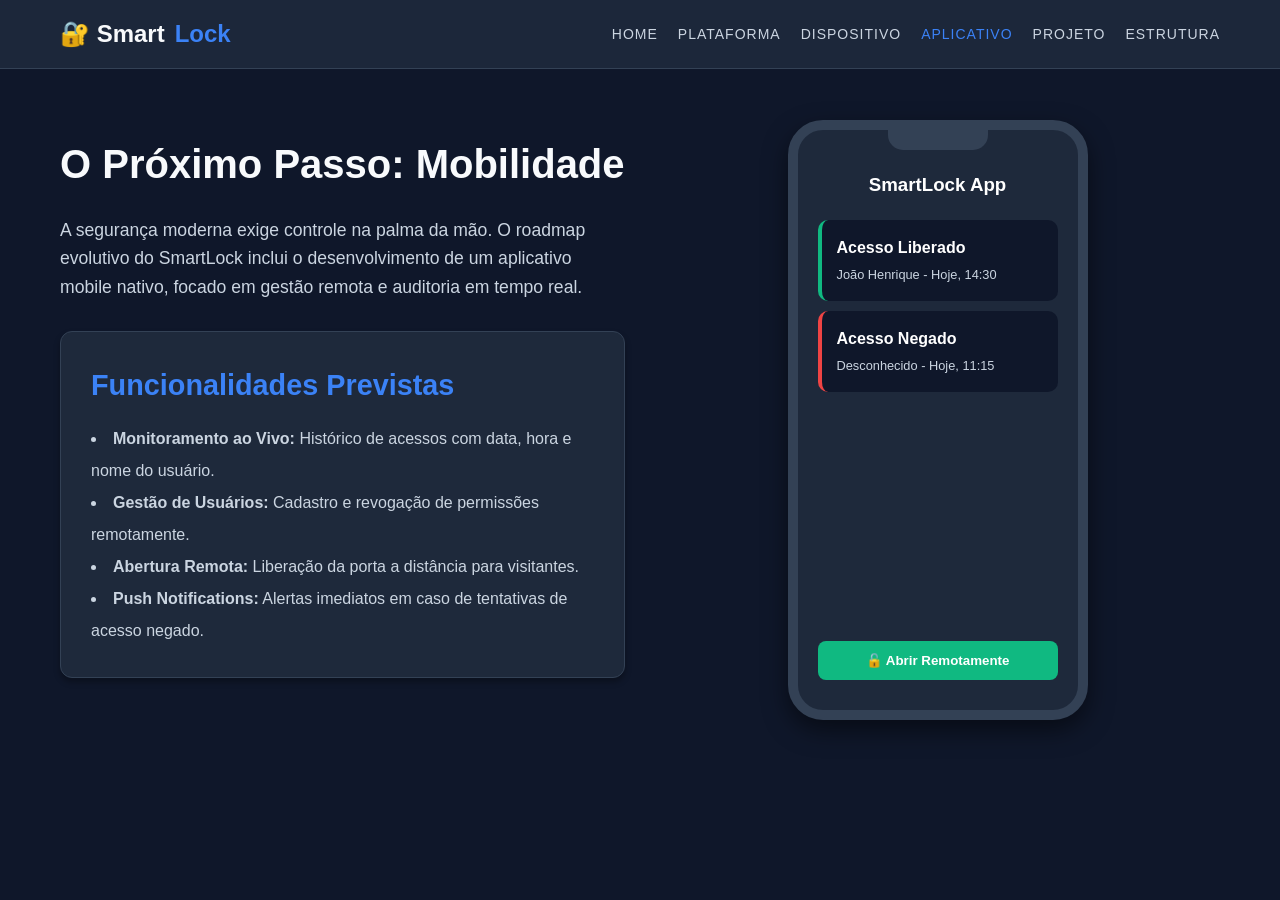
==== aplicativo.html @ 43085615 "subindo o "portfolio" do sistema smartlock" ====
<!DOCTYPE html>
<html lang="pt-BR">
<head>
    <meta charset="UTF-8">
    <meta name="viewport" content="width=device-width, initial-scale=1.0">
    <title>SmartLock | App</title>
    <link rel="stylesheet" href="style.css">
</head>
<body>
    <header>
        <div class="nav-container">
            <a href="index.html" class="logo">🔐 Smart<span>Lock</span></a>
            <ul class="nav-links">
                <li><a href="index.html">Home</a></li>
                <li><a href="plataforma.html">Plataforma</a></li>
                <li><a href="dispositivo.html">Dispositivo</a></li>
                <li><a href="aplicativo.html" class="active">Aplicativo</a></li>
                <li><a href="projeto.html">Projeto</a></li>
                <li><a href="estrutura.html">ESTRUTURA</a></li>
            </ul>
        </div>
    </header>

    <main>
        <div class="grid-2" style="align-items: center;">
            <div>
                <h1>O Próximo Passo: Mobilidade</h1>
                <p>A segurança moderna exige controle na palma da mão. O roadmap evolutivo do SmartLock inclui o desenvolvimento de um aplicativo mobile nativo, focado em gestão remota e auditoria em tempo real.</p>
                
                <div class="card" style="margin-top: 30px;">
                    <h2>Funcionalidades Previstas</h2>
                    <ul style="list-style-position: inside; color: var(--text-muted); line-height: 2;">
                        <li><strong>Monitoramento ao Vivo:</strong> Histórico de acessos com data, hora e nome do usuário.</li>
                        <li><strong>Gestão de Usuários:</strong> Cadastro e revogação de permissões remotamente.</li>
                        <li><strong>Abertura Remota:</strong> Liberação da porta a distância para visitantes.</li>
                        <li><strong>Push Notifications:</strong> Alertas imediatos em caso de tentativas de acesso negado.</li>
                    </ul>
                </div>
            </div>
            
            <div style="display: flex; justify-content: center;">
                <div style="width: 300px; height: 600px; background-color: #1e293b; border: 10px solid #334155; border-radius: 35px; padding: 20px; position: relative; box-shadow: 0 10px 25px rgba(0,0,0,0.5);">
                    <div style="width: 100px; height: 20px; background-color: #334155; border-radius: 0 0 15px 15px; margin: -20px auto 20px auto;"></div>
                    <h3 style="color: white; text-align: center; margin-bottom: 20px;">SmartLock App</h3>
                    
                    <div style="background-color: #0f172a; padding: 15px; border-radius: 10px; margin-bottom: 10px; border-left: 4px solid #10b981;">
                        <span style="color: white; display: block; font-weight: bold;">Acesso Liberado</span>
                        <span style="color: #cbd5e1; font-size: 0.8rem;">João Henrique - Hoje, 14:30</span>
                    </div>
                    
                    <div style="background-color: #0f172a; padding: 15px; border-radius: 10px; margin-bottom: 10px; border-left: 4px solid #ef4444;">
                        <span style="color: white; display: block; font-weight: bold;">Acesso Negado</span>
                        <span style="color: #cbd5e1; font-size: 0.8rem;">Desconhecido - Hoje, 11:15</span>
                    </div>
                    
                    <button class="btn btn-primary" style="width: 100%; position: absolute; bottom: 30px; left: 0; width: calc(100% - 40px); margin: 0 20px; background-color: #10b981;">🔓 Abrir Remotamente</button>
                </div>
            </div>
        </div>
    </main>
</body>
</html>
---- style.css ----
/* style.css */
:root {
    --bg-dark: #0f172a;
    --bg-card: #1e293b;
    --bg-code: #111827; /* Nova cor escura para blocos de código */
    --primary-blue: #3b82f6;
    --primary-hover: #2563eb;
    --text-light: #f8fafc;
    --text-muted: #cbd5e1;
    --accent-ia: #10b981;
    --accent-hardware: #f97316;
    --accent-cloud: #3b82f6;
}

* { margin: 0; padding: 0; box-sizing: border-box; font-family: 'Segoe UI', Tahoma, Geneva, Verdana, sans-serif; }

body { 
    background-color: var(--bg-dark); 
    color: var(--text-light); 
    line-height: 1.6; 
    padding-top: 80px; 
}

/* Header Fixo */
header {
    position: fixed; top: 0; left: 0; width: 100%;
    background-color: rgba(30, 41, 59, 0.95);
    backdrop-filter: blur(10px);
    border-bottom: 1px solid #334155;
    z-index: 1000;
}

.nav-container {
    display: flex; justify-content: space-between; align-items: center;
    max-width: 1200px; margin: 0 auto; padding: 15px 20px;
}

.logo { font-size: 24px; font-weight: bold; color: var(--text-light); text-decoration: none; display: flex; align-items: center; gap: 10px; }
.logo span { color: var(--primary-blue); }

.nav-links { display: flex; gap: 20px; list-style: none; }
.nav-links a { color: var(--text-muted); text-decoration: none; font-weight: 500; transition: color 0.3s; font-size: 14px; text-transform: uppercase; letter-spacing: 1px;}
.nav-links a:hover, .nav-links a.active { color: var(--primary-blue); }

/* Layout Principal */
main { max-width: 1200px; margin: 0 auto; padding: 40px 20px; min-height: 80vh; }

h1 { font-size: 2.5rem; margin-bottom: 20px; color: var(--text-light); }
h2 { font-size: 1.8rem; margin-bottom: 15px; color: var(--primary-blue); }
h3 { margin-bottom: 10px; color: var(--text-light); }
.subtitle { color: var(--primary-blue); font-family: monospace; text-transform: uppercase; font-size: 14px; margin-bottom: 5px; display: block; }
p { color: var(--text-muted); margin-bottom: 20px; font-size: 1.1rem; }

/* Blocos de Código Corrigidos (Modo Dark) */
.code-block {
    background-color: var(--bg-code); /* Fundo escuro */
    color: var(--text-light);        /* Texto claro */
    font-family: monospace;
    padding: 15px;
    border-radius: 8px;
    border: 1px solid #334155;
    margin-bottom: 20px;
    font-size: 1.1rem;
    overflow-x: auto; /* Adiciona barra de rolagem horizontal se necessário */
}
code { font-family: monospace; }

/* Componentes Comuns */
.card { 
    background-color: var(--bg-card); 
    border-radius: 12px; 
    padding: 30px; 
    border: 1px solid #334155; 
    box-shadow: 0 4px 6px rgba(0,0,0,0.3); 
    margin-bottom: 30px; 
}
.grid-2 { display: grid; grid-template-columns: 1fr 1fr; gap: 30px; }
.grid-3 { display: grid; grid-template-columns: repeat(auto-fit, minmax(300px, 1fr)); gap: 20px; }

/* Badges (Inspirados no exemplo) */
.badge {
    display: inline-block; padding: 0.2rem 0.6rem; border-radius: 4px;
    font-family: monospace; font-size: 0.7rem; font-weight: bold; margin-top: 1rem;
}
.badge.ia { background: rgba(52, 211, 153, 0.1); color: var(--accent-ia); border: 1px solid var(--accent-ia); }
.badge.hardware { background: rgba(248, 113, 113, 0.1); color: var(--accent-hardware); border: 1px solid var(--accent-hardware); }
.badge.cloud { background: rgba(56, 189, 248, 0.1); color: var(--accent-cloud); border: 1px solid var(--accent-cloud); }

/* Botões */
.btn {
    display: inline-block; padding: 12px 24px; border-radius: 8px; font-weight: bold;
    text-decoration: none; cursor: pointer; border: none; transition: background 0.3s; color: white;
}
.btn-primary { background-color: var(--primary-blue); }
.btn-primary:hover { background-color: var(--primary-hover); }
.btn-outline { background-color: transparent; border: 2px solid var(--primary-blue); color: var(--primary-blue); }
.btn-outline:hover { background-color: var(--primary-blue); color: white; }

/* Footer */
footer { text-align: center; padding: 20px; border-top: 1px solid #334155; margin-top: 40px; color: var(--text-muted); }

@media (max-width: 768px) {
    .nav-container { flex-direction: column; gap: 15px; }
    .grid-2 { grid-template-columns: 1fr; }
}
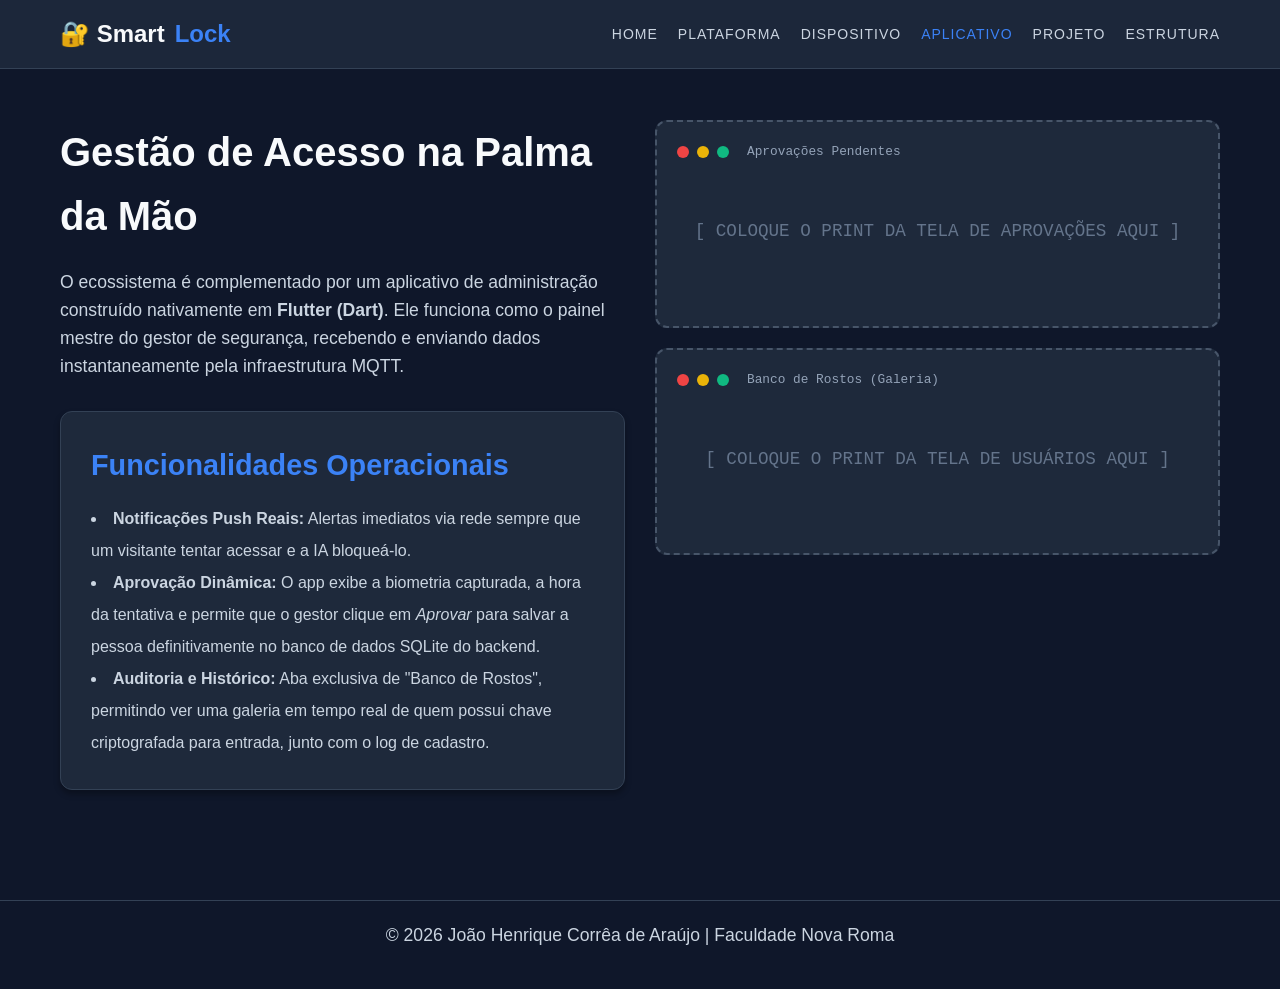
==== commit 0d7fa89f: "atualizando portfolio" ====
--- a/aplicativo.html
+++ b/aplicativo.html
@@ -11,52 +11,62 @@
         <div class="nav-container">
             <a href="index.html" class="logo">🔐 Smart<span>Lock</span></a>
             <ul class="nav-links">
-                <li><a href="index.html">Home</a></li>
-                <li><a href="plataforma.html">Plataforma</a></li>
-                <li><a href="dispositivo.html">Dispositivo</a></li>
-                <li><a href="aplicativo.html" class="active">Aplicativo</a></li>
-                <li><a href="projeto.html">Projeto</a></li>
+                <li><a href="index.html">HOME</a></li>
+                <li><a href="plataforma.html">PLATAFORMA</a></li>
+                <li><a href="dispositivo.html">DISPOSITIVO</a></li>
+                <li><a href="aplicativo.html" class="active">APLICATIVO</a></li>
+                <li><a href="projeto.html">PROJETO</a></li>
                 <li><a href="estrutura.html">ESTRUTURA</a></li>
             </ul>
         </div>
     </header>
 
     <main>
-        <div class="grid-2" style="align-items: center;">
+        <div class="grid-2" style="align-items: start;">
             <div>
-                <h1>O Próximo Passo: Mobilidade</h1>
-                <p>A segurança moderna exige controle na palma da mão. O roadmap evolutivo do SmartLock inclui o desenvolvimento de um aplicativo mobile nativo, focado em gestão remota e auditoria em tempo real.</p>
+                <h1>Gestão de Acesso na Palma da Mão</h1>
+                <p>O ecossistema é complementado por um aplicativo de administração construído nativamente em <strong>Flutter (Dart)</strong>. Ele funciona como o painel mestre do gestor de segurança, recebendo e enviando dados instantaneamente pela infraestrutura MQTT.</p>
                 
                 <div class="card" style="margin-top: 30px;">
-                    <h2>Funcionalidades Previstas</h2>
+                    <h2>Funcionalidades Operacionais</h2>
                     <ul style="list-style-position: inside; color: var(--text-muted); line-height: 2;">
-                        <li><strong>Monitoramento ao Vivo:</strong> Histórico de acessos com data, hora e nome do usuário.</li>
-                        <li><strong>Gestão de Usuários:</strong> Cadastro e revogação de permissões remotamente.</li>
-                        <li><strong>Abertura Remota:</strong> Liberação da porta a distância para visitantes.</li>
-                        <li><strong>Push Notifications:</strong> Alertas imediatos em caso de tentativas de acesso negado.</li>
+                        <li><strong>Notificações Push Reais:</strong> Alertas imediatos via rede sempre que um visitante tentar acessar e a IA bloqueá-lo.</li>
+                        <li><strong>Aprovação Dinâmica:</strong> O app exibe a biometria capturada, a hora da tentativa e permite que o gestor clique em <em>Aprovar</em> para salvar a pessoa definitivamente no banco de dados SQLite do backend.</li>
+                        <li><strong>Auditoria e Histórico:</strong> Aba exclusiva de "Banco de Rostos", permitindo ver uma galeria em tempo real de quem possui chave criptografada para entrada, junto com o log de cadastro.</li>
                     </ul>
                 </div>
             </div>
             
-            <div style="display: flex; justify-content: center;">
-                <div style="width: 300px; height: 600px; background-color: #1e293b; border: 10px solid #334155; border-radius: 35px; padding: 20px; position: relative; box-shadow: 0 10px 25px rgba(0,0,0,0.5);">
-                    <div style="width: 100px; height: 20px; background-color: #334155; border-radius: 0 0 15px 15px; margin: -20px auto 20px auto;"></div>
-                    <h3 style="color: white; text-align: center; margin-bottom: 20px;">SmartLock App</h3>
-                    
-                    <div style="background-color: #0f172a; padding: 15px; border-radius: 10px; margin-bottom: 10px; border-left: 4px solid #10b981;">
-                        <span style="color: white; display: block; font-weight: bold;">Acesso Liberado</span>
-                        <span style="color: #cbd5e1; font-size: 0.8rem;">João Henrique - Hoje, 14:30</span>
+            <div style="display: flex; flex-direction: column; gap: 20px;">
+                
+                <div style="background-color: #1e293b; border: 2px dashed #475569; border-radius: 12px; padding: 20px; text-align: center; position: relative;">
+                    <div style="display: flex; align-items: center; gap: 8px; margin-bottom: 15px;">
+                        <div style="width: 12px; height: 12px; border-radius: 50%; background-color: #ef4444;"></div>
+                        <div style="width: 12px; height: 12px; border-radius: 50%; background-color: #eab308;"></div>
+                        <div style="width: 12px; height: 12px; border-radius: 50%; background-color: #10b981;"></div>
+                        <span style="color: #94a3b8; font-size: 0.8rem; margin-left: 10px; font-family: monospace;">Aprovações Pendentes</span>
                     </div>
                     
-                    <div style="background-color: #0f172a; padding: 15px; border-radius: 10px; margin-bottom: 10px; border-left: 4px solid #ef4444;">
-                        <span style="color: white; display: block; font-weight: bold;">Acesso Negado</span>
-                        <span style="color: #cbd5e1; font-size: 0.8rem;">Desconhecido - Hoje, 11:15</span>
+                    <p style="color: #64748b; font-family: monospace; padding: 40px 0;">[ COLOQUE O PRINT DA TELA DE APROVAÇÕES AQUI ]</p>
+                </div>
+
+                <div style="background-color: #1e293b; border: 2px dashed #475569; border-radius: 12px; padding: 20px; text-align: center; position: relative;">
+                    <div style="display: flex; align-items: center; gap: 8px; margin-bottom: 15px;">
+                        <div style="width: 12px; height: 12px; border-radius: 50%; background-color: #ef4444;"></div>
+                        <div style="width: 12px; height: 12px; border-radius: 50%; background-color: #eab308;"></div>
+                        <div style="width: 12px; height: 12px; border-radius: 50%; background-color: #10b981;"></div>
+                        <span style="color: #94a3b8; font-size: 0.8rem; margin-left: 10px; font-family: monospace;">Banco de Rostos (Galeria)</span>
                     </div>
                     
-                    <button class="btn btn-primary" style="width: 100%; position: absolute; bottom: 30px; left: 0; width: calc(100% - 40px); margin: 0 20px; background-color: #10b981;">🔓 Abrir Remotamente</button>
+                    <p style="color: #64748b; font-family: monospace; padding: 40px 0;">[ COLOQUE O PRINT DA TELA DE USUÁRIOS AQUI ]</p>
                 </div>
+
             </div>
         </div>
     </main>
+
+    <footer>
+        <p>&copy; 2026 João Henrique Corrêa de Araújo | Faculdade Nova Roma</p>
+    </footer>
 </body>
 </html>
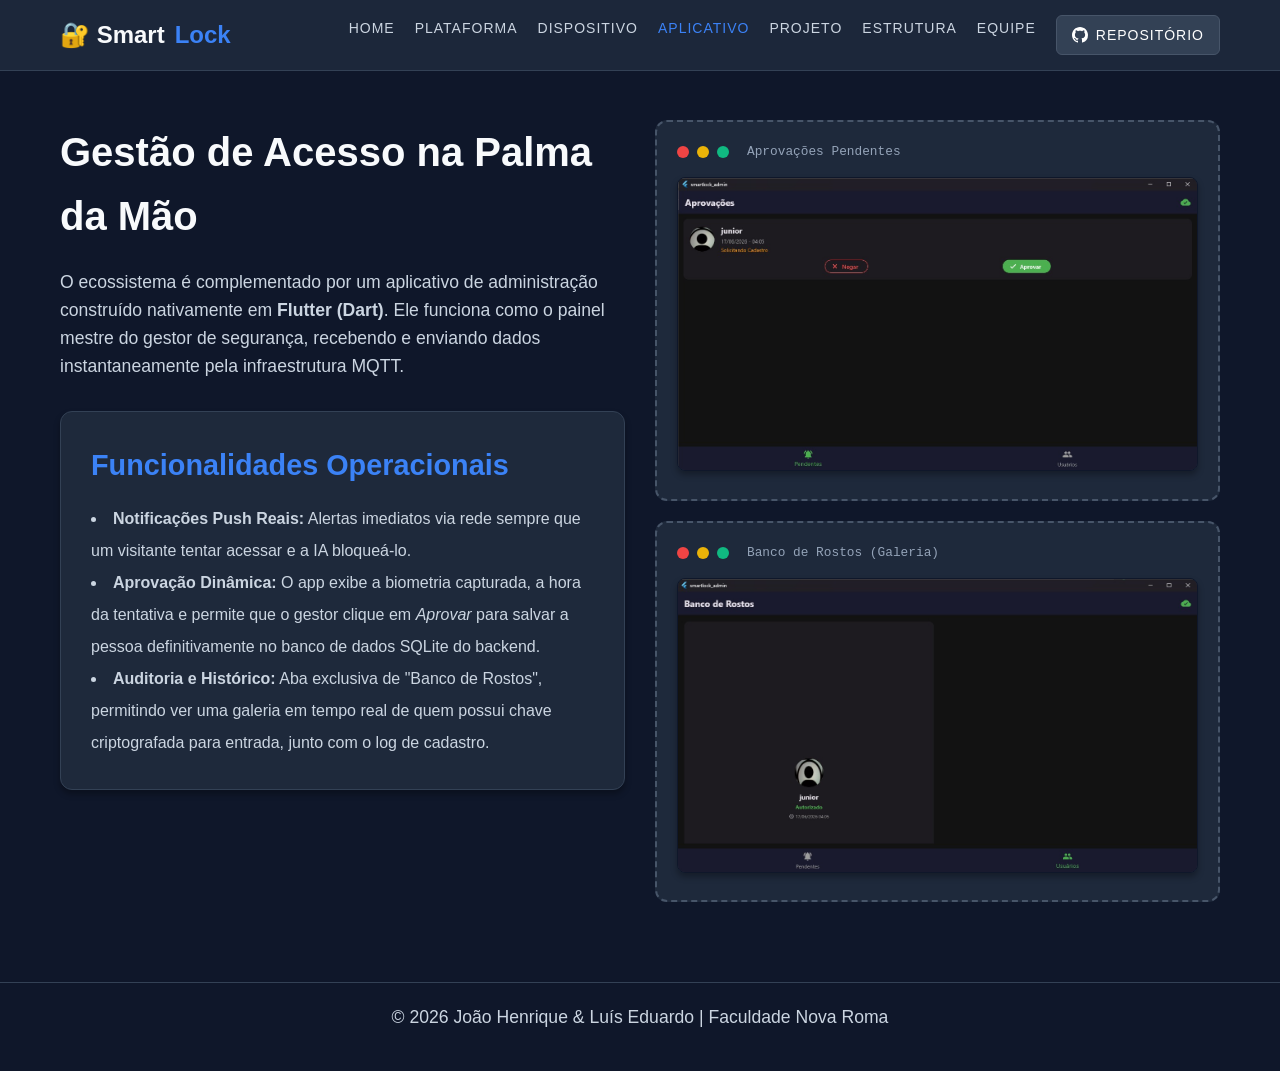
==== commit 67317a90: "finalização do portfolio" ====
--- a/aplicativo.html
+++ b/aplicativo.html
@@ -17,6 +17,13 @@
                 <li><a href="aplicativo.html" class="active">APLICATIVO</a></li>
                 <li><a href="projeto.html">PROJETO</a></li>
                 <li><a href="estrutura.html">ESTRUTURA</a></li>
+                <li><a href="equipe.html">EQUIPE</a></li>
+                <li><a href="https://github.com/JoaoHenrique32/full_smartlock" target="_blank" style="background-color: #334155; padding: 8px 15px; border-radius: 6px; color: white; display: flex; align-items: center; gap: 8px; border: 1px solid #475569;">
+            <svg height="16" width="16" viewBox="0 0 16 16" fill="currentColor">
+                <path d="M8 0C3.58 0 0 3.58 0 8c0 3.54 2.29 6.53 5.47 7.59.4.07.55-.17.55-.38 0-.19-.01-.82-.01-1.49-2.01.37-2.53-.49-2.69-.94-.09-.23-.48-.94-.82-1.13-.28-.15-.68-.52-.01-.53.63-.01 1.08.58 1.23.82.72 1.21 1.87.87 2.33.66.07-.52.28-.87.51-1.07-1.78-.2-3.64-.89-3.64-3.95 0-.87.31-1.59.82-2.15-.08-.2-.36-1.02.08-2.12 0 0 .67-.21 2.2.82.64-.18 1.32-.27 2-.27.68 0 1.36.09 2 .27 1.53-1.04 2.2-.82 2.2-.82.44 1.1.16 1.92.08 2.12.51.56.82 1.27.82 2.15 0 3.07-1.87 3.75-3.65 3.95.29.25.54.73.54 1.48 0 1.07-.01 1.93-.01 2.2 0 .21.15.46.55.38A8.013 8.013 0 0016 8c0-4.42-3.58-8-8-8z"></path>
+            </svg>
+            Repositório
+        </a></li>
             </ul>
         </div>
     </header>
@@ -47,7 +54,7 @@
                         <span style="color: #94a3b8; font-size: 0.8rem; margin-left: 10px; font-family: monospace;">Aprovações Pendentes</span>
                     </div>
                     
-                    <p style="color: #64748b; font-family: monospace; padding: 40px 0;">[ COLOQUE O PRINT DA TELA DE APROVAÇÕES AQUI ]</p>
+                    <img src="img/tela_pendentes.jpeg" alt="Tela de Aprovações Pendentes" style="width: 100%; border-radius: 8px; border: 1px solid #0f172a; box-shadow: 0 4px 6px rgba(0,0,0,0.3);">
                 </div>
 
                 <div style="background-color: #1e293b; border: 2px dashed #475569; border-radius: 12px; padding: 20px; text-align: center; position: relative;">
@@ -58,7 +65,7 @@
                         <span style="color: #94a3b8; font-size: 0.8rem; margin-left: 10px; font-family: monospace;">Banco de Rostos (Galeria)</span>
                     </div>
                     
-                    <p style="color: #64748b; font-family: monospace; padding: 40px 0;">[ COLOQUE O PRINT DA TELA DE USUÁRIOS AQUI ]</p>
+                    <img src="img/tela_usuarios.jpeg" alt="Tela de Banco de Rostos" style="width: 100%; border-radius: 8px; border: 1px solid #0f172a; box-shadow: 0 4px 6px rgba(0,0,0,0.3);">
                 </div>
 
             </div>
@@ -66,7 +73,7 @@
     </main>
 
     <footer>
-        <p>&copy; 2026 João Henrique Corrêa de Araújo | Faculdade Nova Roma</p>
+        <p>&copy; 2026 João Henrique & Luís Eduardo | Faculdade Nova Roma</p>
     </footer>
 </body>
 </html>
